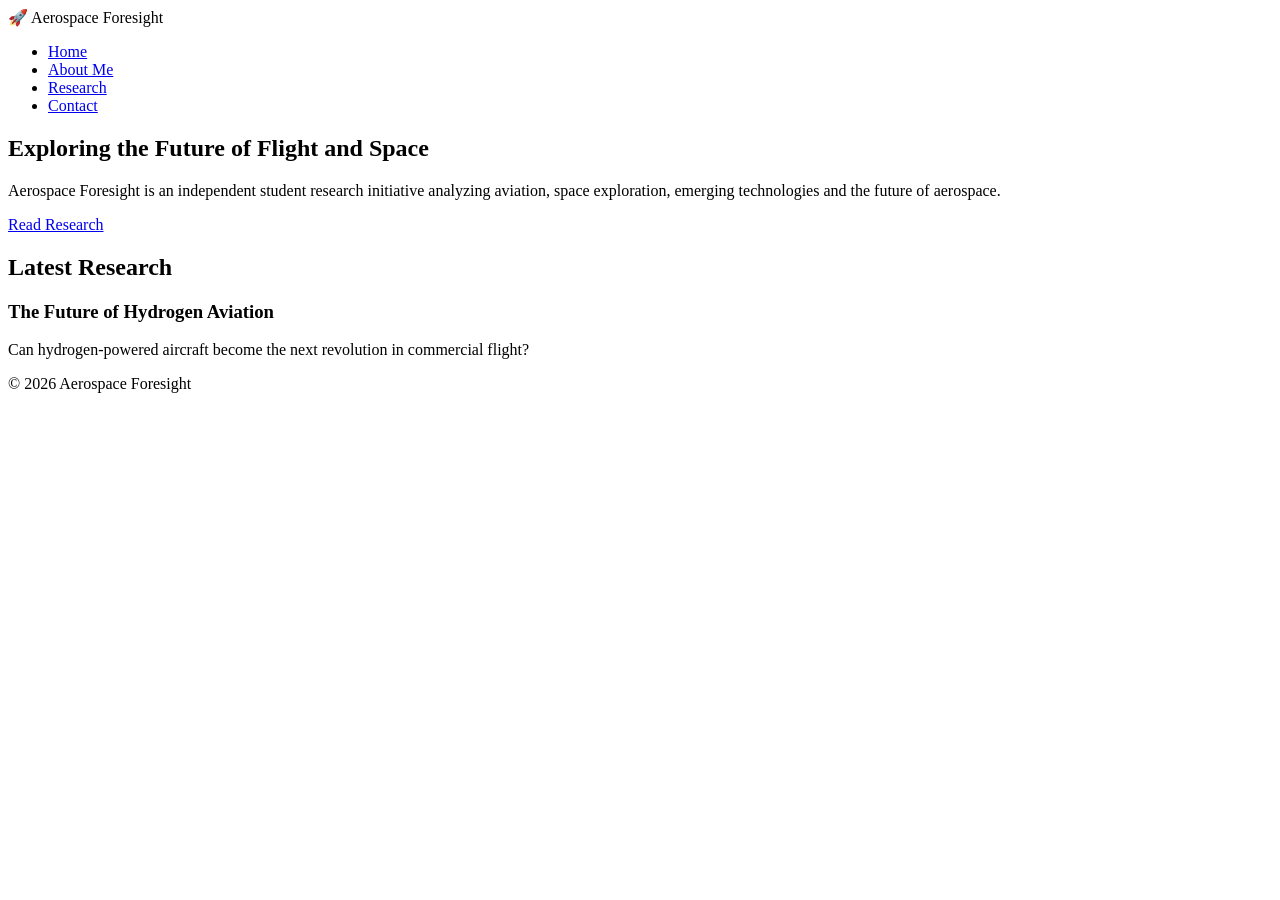
==== index.html @ 34c3513c "Create index.html" ====
<!DOCTYPE html>
<html lang="en">
<head>
    <meta charset="UTF-8">
    <meta name="viewport" content="width=device-width, initial-scale=1.0">
    <title>Aerospace Foresight</title>
    <link rel="stylesheet" href="css/style.css">
</head>
<body>
<header>
    <nav>
        <div class="logo">🚀 Aerospace Foresight</div>
    <ul class="nav-links">
        <li><a href="index.html">Home</a></li>
        <li><a href="about.html">About Me</a></li>
        <li><a href="research.html">Research</a></li>
        <li><a href="contact.html">Contact</a></li>
    </ul>
</nav>
</header>
<section class="hero">
<div class="hero-content">
    <h1>Exploring the Future of Flight and Space</h1>
    <p>
        Aerospace Foresight is an independent student research
        initiative analyzing aviation, space exploration,
        emerging technologies and the future of aerospace.
    </p>
    <a href="research.html" class="btn">
        Read Research
    </a>
</div>
</section>
<section class="featured">
<h2>Latest Research</h2>
<div class="card">
    <h3>The Future of Hydrogen Aviation</h3>
    <p>
        Can hydrogen-powered aircraft become the next revolution
        in commercial flight?
    </p>
</div>
</section>
<footer>
    <p>© 2026 Aerospace Foresight</p>
</footer>
<script src="js/script.js"></script>
</body>
</html>
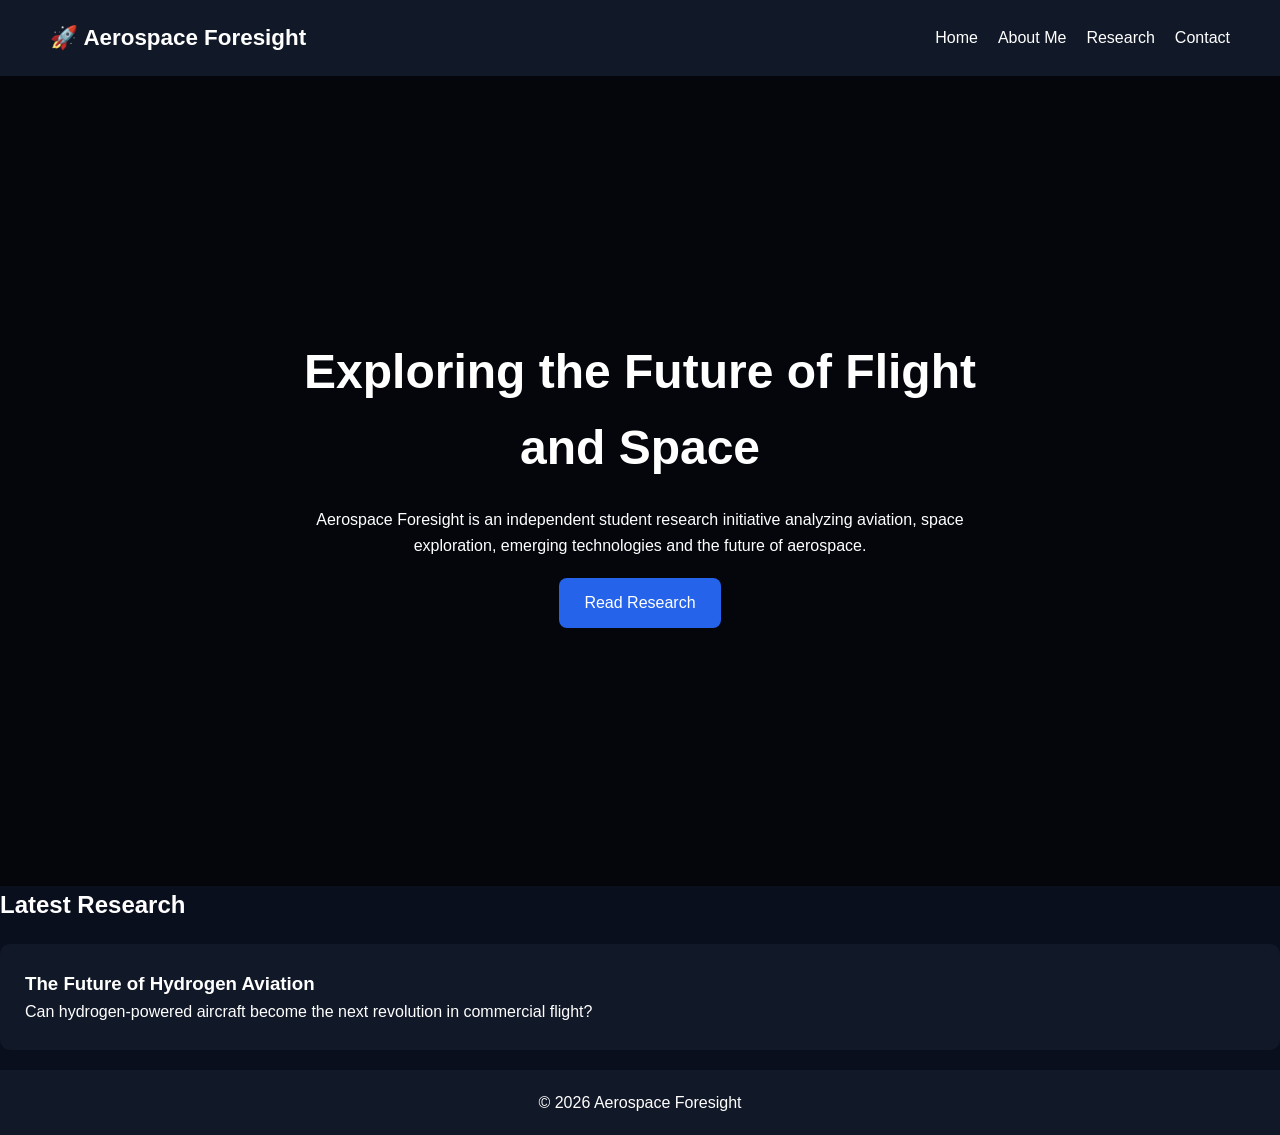
==== commit 80acf5ad: "Fix stylesheet link in index.html" ====
--- a/index.html
+++ b/index.html
@@ -4,7 +4,7 @@
     <meta charset="UTF-8">
     <meta name="viewport" content="width=device-width, initial-scale=1.0">
     <title>Aerospace Foresight</title>
-    <link rel="stylesheet" href="css/style.css">
+    <link rel="stylesheet" href="style.css">
 </head>
 <body>
 <header>
--- a/style.css
+++ b/style.css
@@ -0,0 +1,85 @@
+*{
+margin:0;
+padding:0;
+box-sizing:border-box;
+font-family:Arial, sans-serif;
+}
+
+body{
+background:#0a0f1e;
+color:white;
+line-height:1.6;
+}
+
+nav{
+display:flex;
+justify-content:space-between;
+align-items:center;
+padding:20px 50px;
+background:#111827;
+}
+
+.logo{
+font-size:1.4rem;
+font-weight:bold;
+}
+
+.nav-links{
+display:flex;
+gap:20px;
+list-style:none;
+}
+
+.nav-links a{
+color:white;
+text-decoration:none;
+}
+
+.hero{
+height:90vh;
+display:flex;
+justify-content:center;
+align-items:center;
+text-align:center;
+padding:20px;
+background:
+linear-gradient(rgba(0,0,0,0.6), rgba(0,0,0,0.6));
+}
+
+.hero-content{
+max-width:700px;
+}
+
+.hero h1{
+font-size:3rem;
+margin-bottom:20px;
+}
+
+.btn{
+display:inline-block;
+padding:12px 25px;
+background:#2563eb;
+color:white;
+text-decoration:none;
+border-radius:8px;
+margin-top:20px;
+}
+
+.content{
+max-width:1000px;
+margin:auto;
+padding:60px 20px;
+}
+
+.card{
+background:#111827;
+padding:25px;
+border-radius:10px;
+margin:20px 0;
+}
+
+footer{
+text-align:center;
+padding:20px;
+background:#111827;
+}
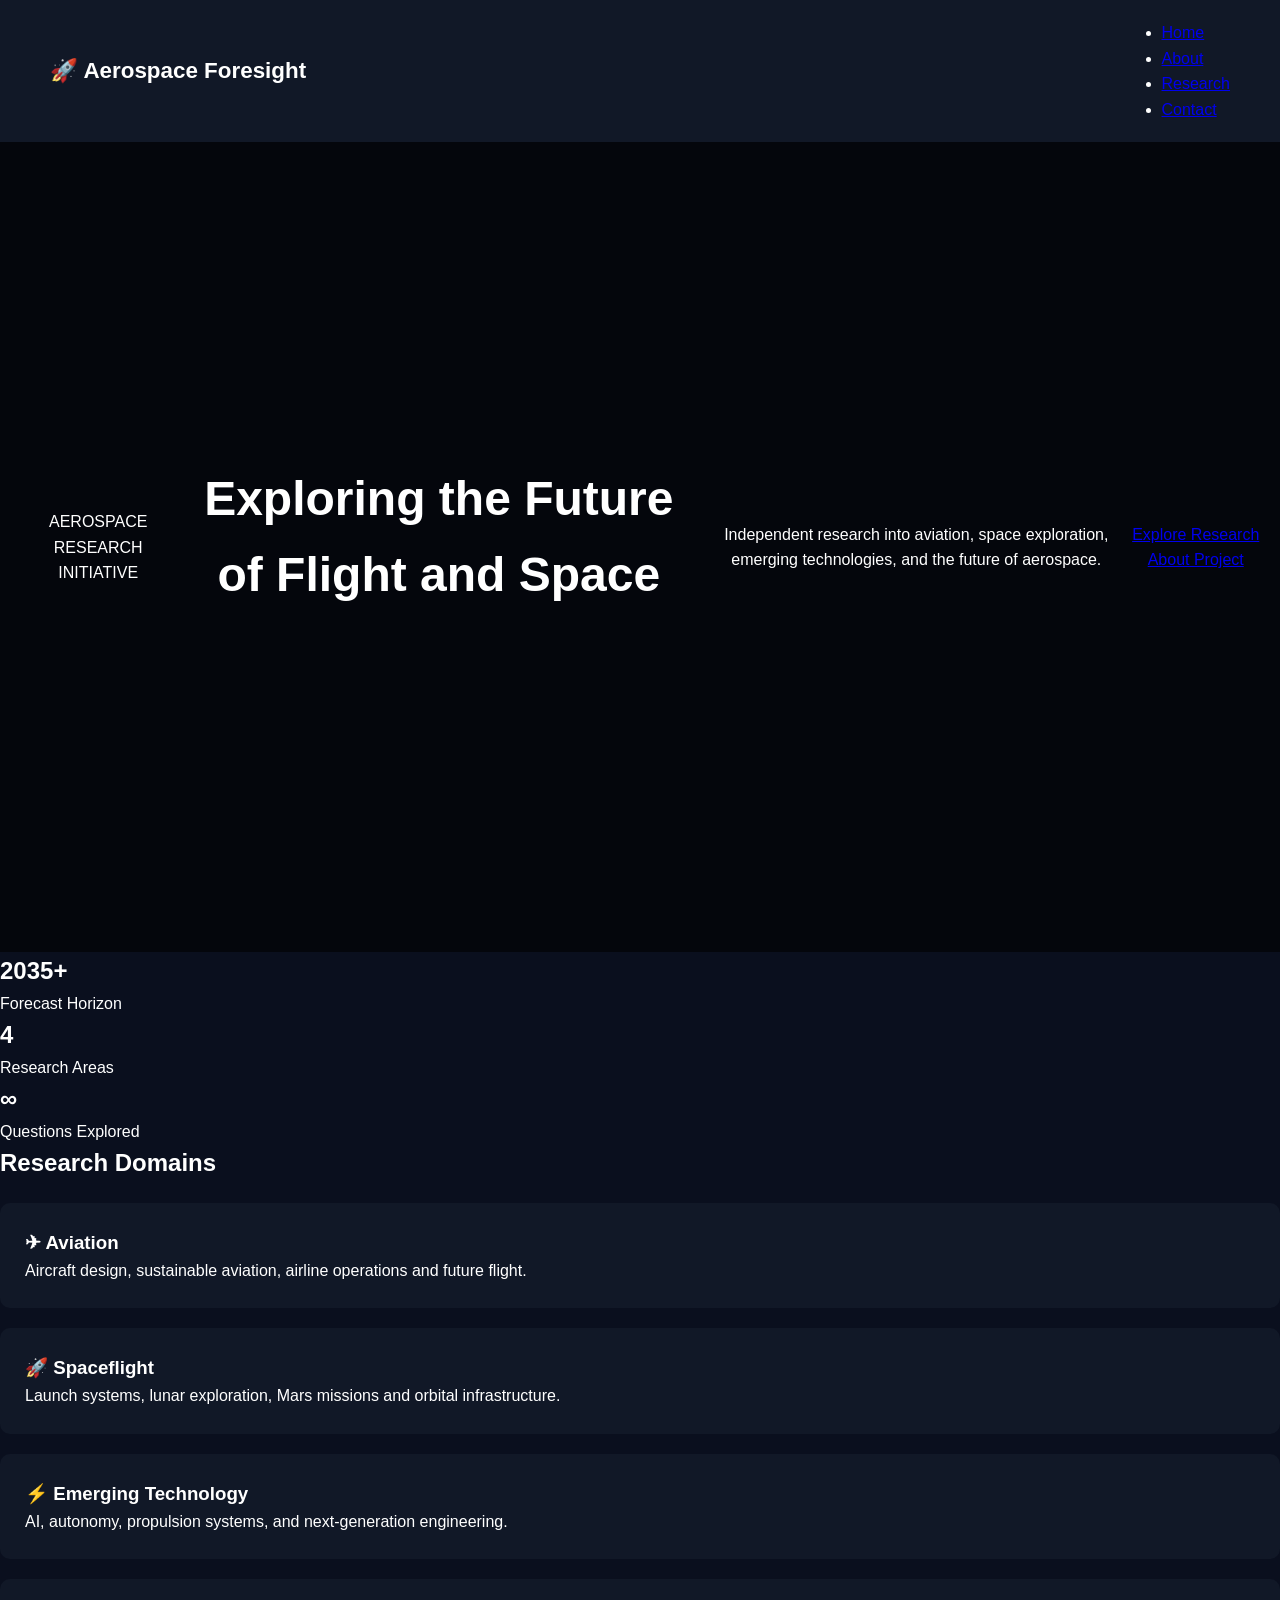
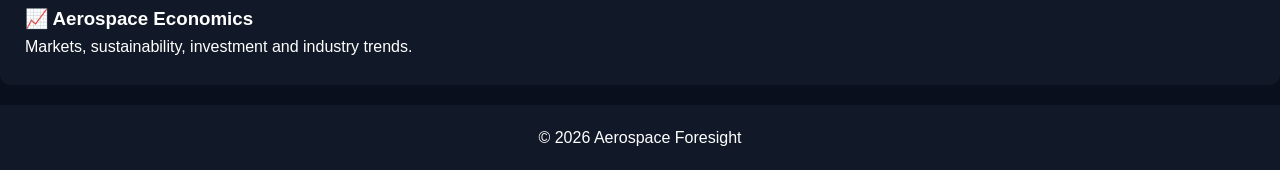
==== commit fa9926f0: "Refactor index.html structure and content" ====
--- a/index.html
+++ b/index.html
@@ -4,46 +4,90 @@
     <meta charset="UTF-8">
     <meta name="viewport" content="width=device-width, initial-scale=1.0">
     <title>Aerospace Foresight</title>
-    <link rel="stylesheet" href="style.css">
+<link rel="stylesheet" href="style.css">
+<link rel="preconnect" href="https://fonts.googleapis.com">
+<link rel="preconnect" href="https://fonts.gstatic.com" crossorigin>
+<link href="https://fonts.googleapis.com/css2?family=Space+Grotesk:wght@300;400;500;700&display=swap" rel="stylesheet">
 </head>
 <body>
-<header>
-    <nav>
-        <div class="logo">🚀 Aerospace Foresight</div>
-    <ul class="nav-links">
-        <li><a href="index.html">Home</a></li>
-        <li><a href="about.html">About Me</a></li>
-        <li><a href="research.html">Research</a></li>
-        <li><a href="contact.html">Contact</a></li>
-    </ul>
+<div class="stars"></div>
+<nav>
+    <div class="logo">🚀 Aerospace Foresight</div>
+<ul>
+    <li><a href="index.html">Home</a></li>
+    <li><a href="about.html">About</a></li>
+    <li><a href="research.html">Research</a></li>
+    <li><a href="contact.html">Contact</a></li>
+</ul>
 </nav>
-</header>
 <section class="hero">
-<div class="hero-content">
-    <h1>Exploring the Future of Flight and Space</h1>
-    <p>
-        Aerospace Foresight is an independent student research
-        initiative analyzing aviation, space exploration,
-        emerging technologies and the future of aerospace.
-    </p>
-    <a href="research.html" class="btn">
-        Read Research
+<p class="tag">AEROSPACE RESEARCH INITIATIVE</p>
+<h1>
+    Exploring the Future of
+    <span>Flight</span> and <span>Space</span>
+</h1>
+<p class="subtitle">
+    Independent research into aviation, space exploration,
+    emerging technologies, and the future of aerospace.
+</p>
+<div class="buttons">
+    <a href="research.html" class="primary">
+        Explore Research
+    </a>
+    <a href="about.html" class="secondary">
+        About Project
     </a>
 </div>
 </section>
-<section class="featured">
-<h2>Latest Research</h2>
-<div class="card">
-    <h3>The Future of Hydrogen Aviation</h3>
-    <p>
-        Can hydrogen-powered aircraft become the next revolution
-        in commercial flight?
-    </p>
+<section class="stats">
+<div class="stat">
+    <h2>2035+</h2>
+    <p>Forecast Horizon</p>
+</div>
+<div class="stat">
+    <h2>4</h2>
+    <p>Research Areas</p>
+</div>
+<div class="stat">
+    <h2>∞</h2>
+    <p>Questions Explored</p>
+</div>
+</section>
+<section class="research-preview">
+<h2>Research Domains</h2>
+<div class="grid">
+    <div class="card">
+        <h3>✈ Aviation</h3>
+        <p>
+            Aircraft design, sustainable aviation,
+            airline operations and future flight.
+        </p>
+    </div>
+    <div class="card">
+        <h3>🚀 Spaceflight</h3>
+        <p>
+            Launch systems, lunar exploration,
+            Mars missions and orbital infrastructure.
+        </p>
+    </div>
+    <div class="card">
+        <h3>⚡ Emerging Technology</h3>
+        <p>
+            AI, autonomy, propulsion systems,
+            and next-generation engineering.
+        </p>
+    </div>
+    <div class="card">
+        <h3>📈 Aerospace Economics</h3>
+        <p>
+            Markets, sustainability,
+            investment and industry trends.
+        </p>
+    </div>
 </div>
 </section>
 <footer>
     <p>© 2026 Aerospace Foresight</p>
 </footer>
-<script src="js/script.js"></script>
 </body>
 </html>
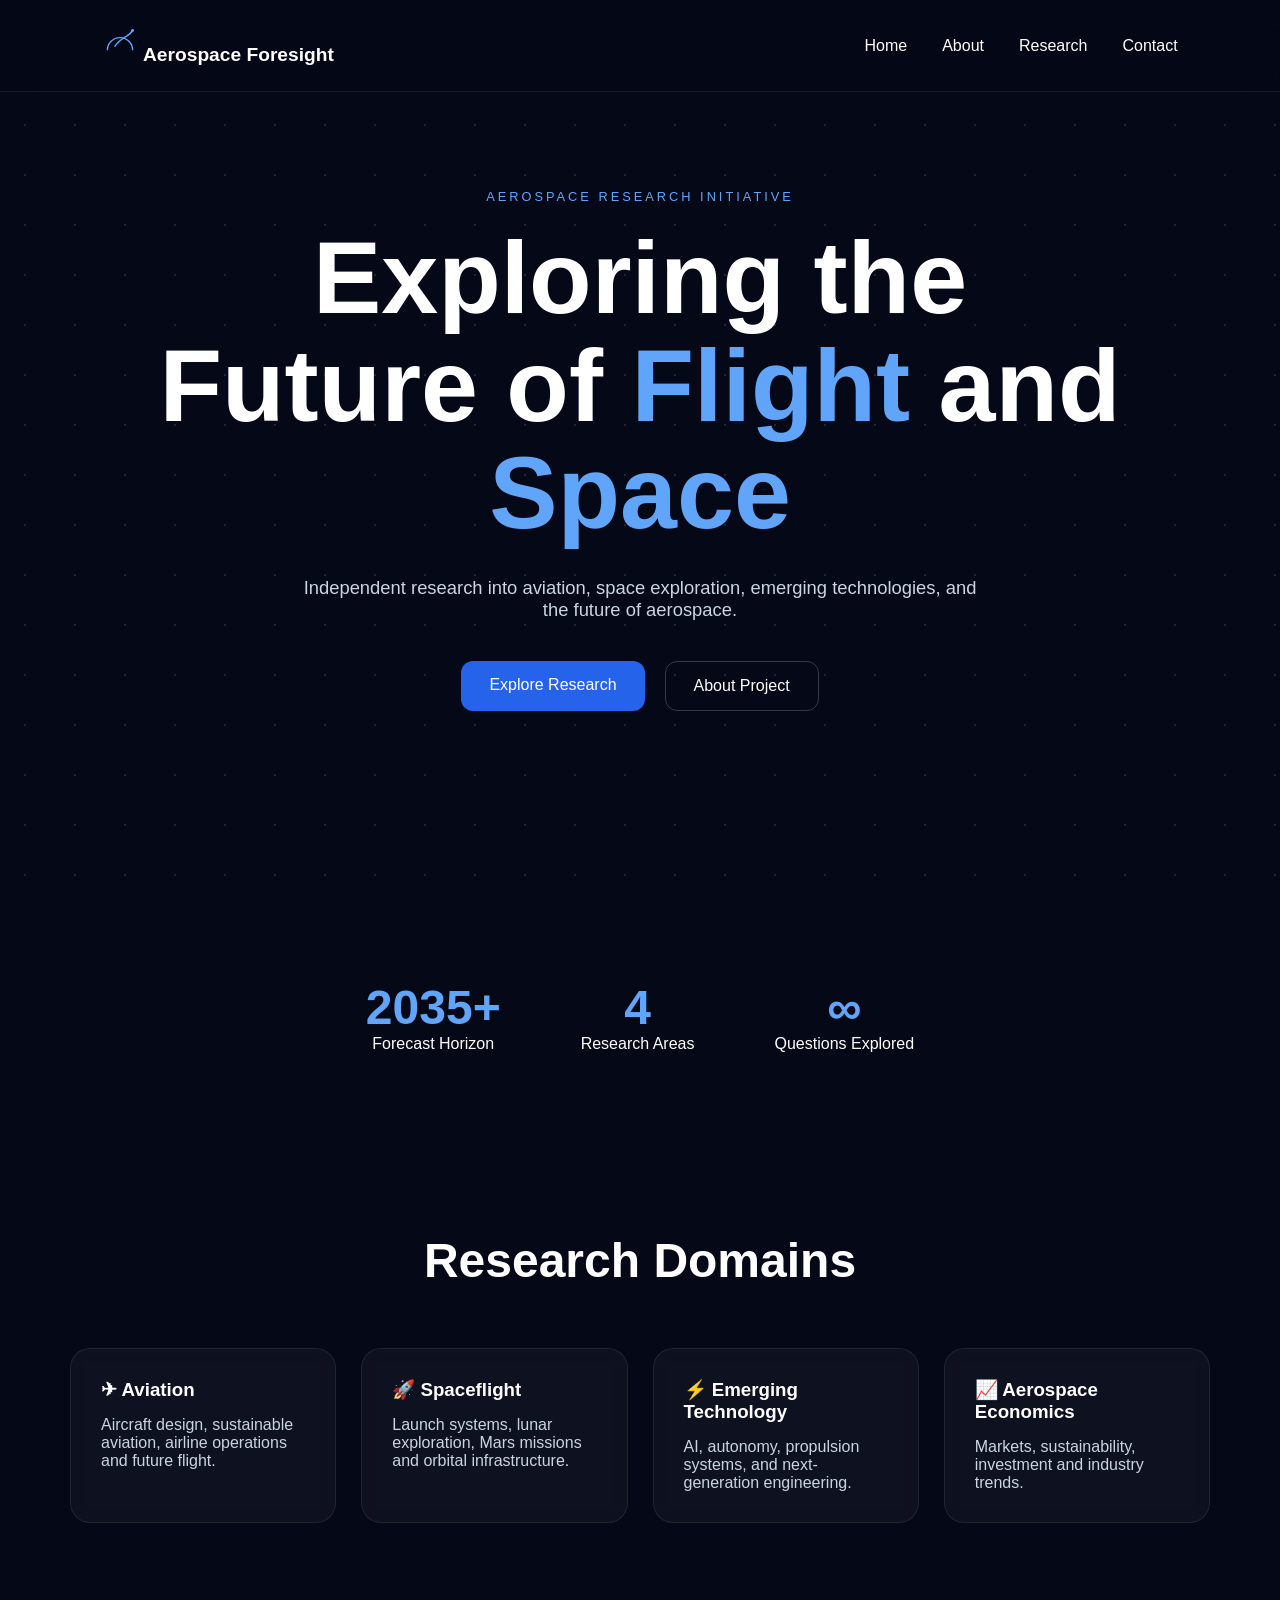
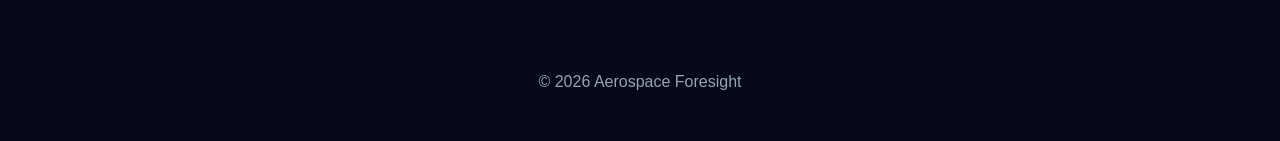
==== commit cb4d885c: "Add logo SVG to navigation bar" ====
--- a/index.html
+++ b/index.html
@@ -12,7 +12,22 @@
 <body>
 <div class="stars"></div>
 <nav>
-    <div class="logo">🚀 Aerospace Foresight</div>
+    <div class="logo">
+    <svg width="36" height="36" viewBox="0 0 100 100" fill="none">
+        <path d="M15 70 A35 35 0 0 1 85 70"
+              stroke="#60A5FA"
+              stroke-width="4"/>
+
+        <path d="M35 60 C55 30, 75 35, 85 15"
+              stroke="#60A5FA"
+              stroke-width="4"
+              fill="none"/>
+
+        <circle cx="85" cy="15" r="4" fill="#60A5FA"/>
+    </svg>
+
+    <span>Aerospace Foresight</span>
+    </div>
 <ul>
     <li><a href="index.html">Home</a></li>
     <li><a href="about.html">About</a></li>
--- a/style.css
+++ b/style.css
@@ -2,84 +2,190 @@
 margin:0;
 padding:0;
 box-sizing:border-box;
-font-family:Arial, sans-serif;
 }
 
 body{
-background:#0a0f1e;
+font-family:'Space Grotesk',sans-serif;
+background:#050816;
 color:white;
-line-height:1.6;
+overflow-x:hidden;
+}
+
+.stars{
+position:fixed;
+inset:0;
+background-image:
+radial-gradient(white 1px, transparent 1px);
+background-size:50px 50px;
+opacity:0.12;
+z-index:-1;
 }
 
 nav{
+position:fixed;
+top:0;
+width:100%;
 display:flex;
 justify-content:space-between;
 align-items:center;
-padding:20px 50px;
-background:#111827;
+padding:25px 8%;
+backdrop-filter:blur(20px);
+background:rgba(5,8,22,0.7);
+border-bottom:1px solid rgba(255,255,255,0.08);
+}
+
+nav ul{
+display:flex;
+gap:35px;
+list-style:none;
+}
+
+nav a{
+text-decoration:none;
+color:white;
+transition:0.3s;
+}
+
+nav a:hover{
+color:#60a5fa;
 }
 
 .logo{
-font-size:1.4rem;
-font-weight:bold;
-}
-
-.nav-links{
-display:flex;
-gap:20px;
-list-style:none;
-}
-
-.nav-links a{
-color:white;
-text-decoration:none;
+font-weight:700;
+font-size:1.2rem;
 }
 
 .hero{
-height:90vh;
+min-height:100vh;
 display:flex;
+flex-direction:column;
 justify-content:center;
 align-items:center;
 text-align:center;
-padding:20px;
-background:
-linear-gradient(rgba(0,0,0,0.6), rgba(0,0,0,0.6));
+padding:0 20px;
 }
 
-.hero-content{
-max-width:700px;
+.tag{
+color:#60a5fa;
+letter-spacing:3px;
+font-size:0.8rem;
+margin-bottom:20px;
 }
 
 .hero h1{
-font-size:3rem;
-margin-bottom:20px;
+font-size:clamp(3rem,8vw,6.5rem);
+max-width:1000px;
+line-height:1.05;
 }
 
-.btn{
-display:inline-block;
-padding:12px 25px;
+.hero span{
+color:#60a5fa;
+}
+
+.subtitle{
+margin-top:30px;
+max-width:700px;
+font-size:1.15rem;
+color:#cbd5e1;
+}
+
+.buttons{
+margin-top:40px;
+display:flex;
+gap:20px;
+flex-wrap:wrap;
+}
+
+.primary{
 background:#2563eb;
 color:white;
 text-decoration:none;
-border-radius:8px;
-margin-top:20px;
+padding:15px 28px;
+border-radius:12px;
 }
 
-.content{
-max-width:1000px;
+.secondary{
+border:1px solid rgba(255,255,255,0.2);
+color:white;
+text-decoration:none;
+padding:15px 28px;
+border-radius:12px;
+}
+
+.stats{
+display:flex;
+justify-content:center;
+gap:80px;
+flex-wrap:wrap;
+padding:80px 20px;
+}
+
+.stat{
+text-align:center;
+}
+
+.stat h2{
+font-size:3rem;
+color:#60a5fa;
+}
+
+.research-preview{
+max-width:1200px;
 margin:auto;
-padding:60px 20px;
+padding:100px 30px;
+}
+
+.research-preview h2{
+text-align:center;
+font-size:3rem;
+margin-bottom:60px;
+}
+
+.grid{
+display:grid;
+grid-template-columns:repeat(auto-fit,minmax(250px,1fr));
+gap:25px;
 }
 
 .card{
-background:#111827;
-padding:25px;
-border-radius:10px;
-margin:20px 0;
+background:rgba(255,255,255,0.04);
+border:1px solid rgba(255,255,255,0.08);
+backdrop-filter:blur(10px);
+border-radius:20px;
+padding:30px;
+transition:0.3s;
+}
+
+.card:hover{
+transform:translateY(-8px);
+border-color:#60a5fa;
+}
+
+.card h3{
+margin-bottom:15px;
+}
+
+.card p{
+color:#cbd5e1;
 }
 
 footer{
 text-align:center;
-padding:20px;
-background:#111827;
+padding:50px;
+color:#94a3b8;
 }
+
+@media(max-width:768px){
+
+nav{
+    flex-direction:column;
+    gap:15px;
+}
+nav ul{
+    gap:20px;
+}
+.stats{
+    gap:40px;
+}
+
+}
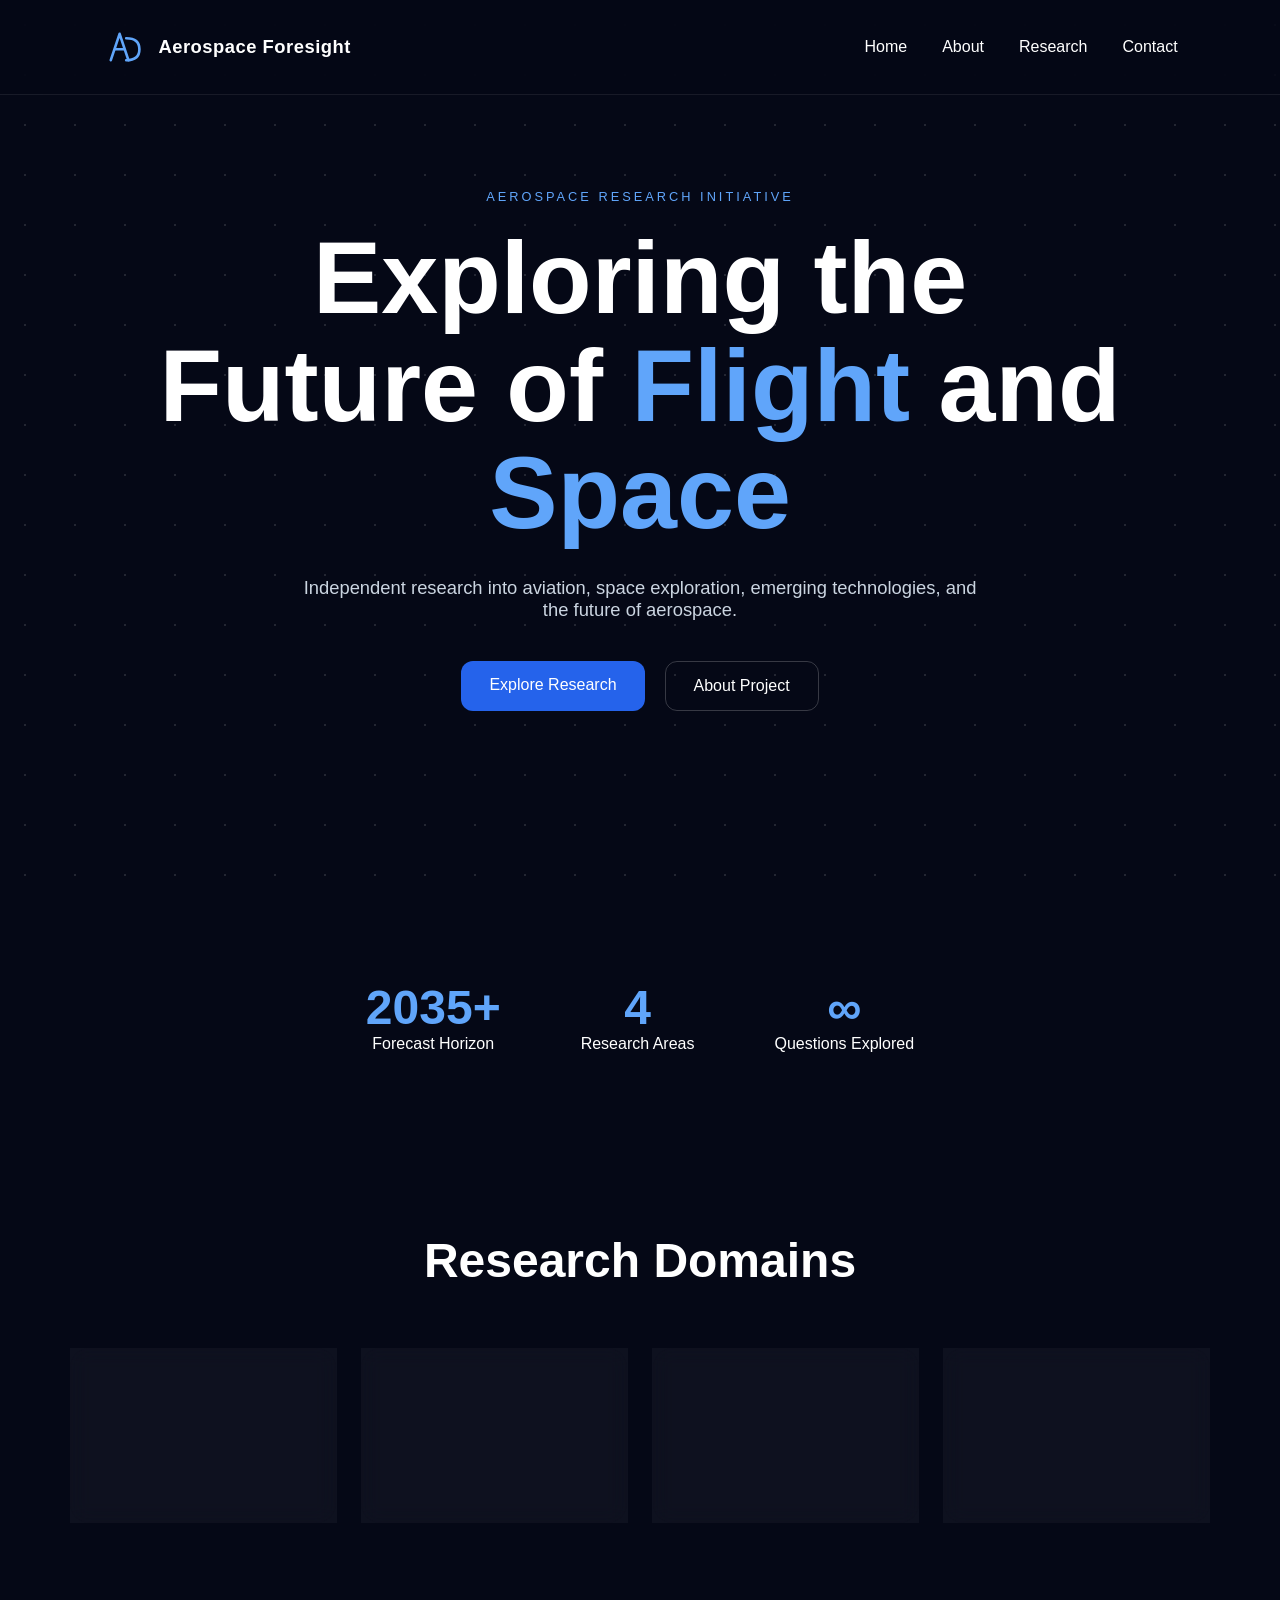
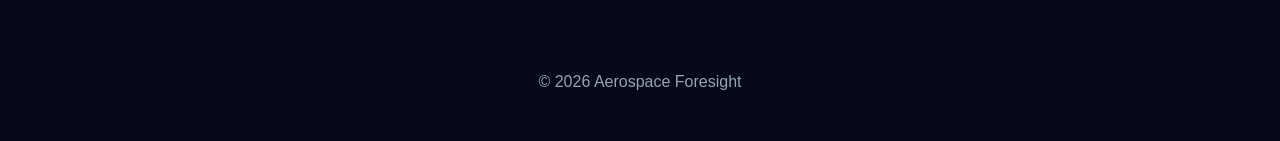
==== commit d85522b0: "Update SVG logo and add new paths" ====
--- a/index.html
+++ b/index.html
@@ -13,19 +13,34 @@
 <div class="stars"></div>
 <nav>
     <div class="logo">
-    <svg width="36" height="36" viewBox="0 0 100 100" fill="none">
-        <path d="M15 70 A35 35 0 0 1 85 70"
-              stroke="#60A5FA"
-              stroke-width="4"/>
+    <svg width="44" height="44" viewBox="0 0 100 100" fill="none">
 
-        <path d="M35 60 C55 30, 75 35, 85 15"
-              stroke="#60A5FA"
-              stroke-width="4"
-              fill="none"/>
+    <!-- A -->
+        <path
+            d="M20 80 L40 20 L60 80"
+            stroke="#60A5FA"
+            stroke-width="6"
+            stroke-linecap="round"
+            stroke-linejoin="round"
+        />
 
-        <circle cx="85" cy="15" r="4" fill="#60A5FA"/>
+        <path
+            d="M30 55 L50 55"
+            stroke="#60A5FA"
+            stroke-width="6"
+            stroke-linecap="round"
+        />
+
+    <!-- F Orbit -->
+        <path
+            d="M55 30 Q85 30 85 55 Q85 80 55 80"
+            stroke="#60A5FA"
+            stroke-width="6"
+            stroke-linecap="round"
+            fill="none"
+        />
+
     </svg>
-
     <span>Aerospace Foresight</span>
     </div>
 <ul>
--- a/style.css
+++ b/style.css
@@ -51,8 +51,16 @@
 }
 
 .logo{
-font-weight:700;
-font-size:1.2rem;
+    display:flex;
+    align-items:center;
+    gap:12px;
+    font-size:1.15rem;
+    font-weight:700;
+    letter-spacing:0.5px;
+}
+
+.logo svg{
+    flex-shrink:0;
 }
 
 .hero{
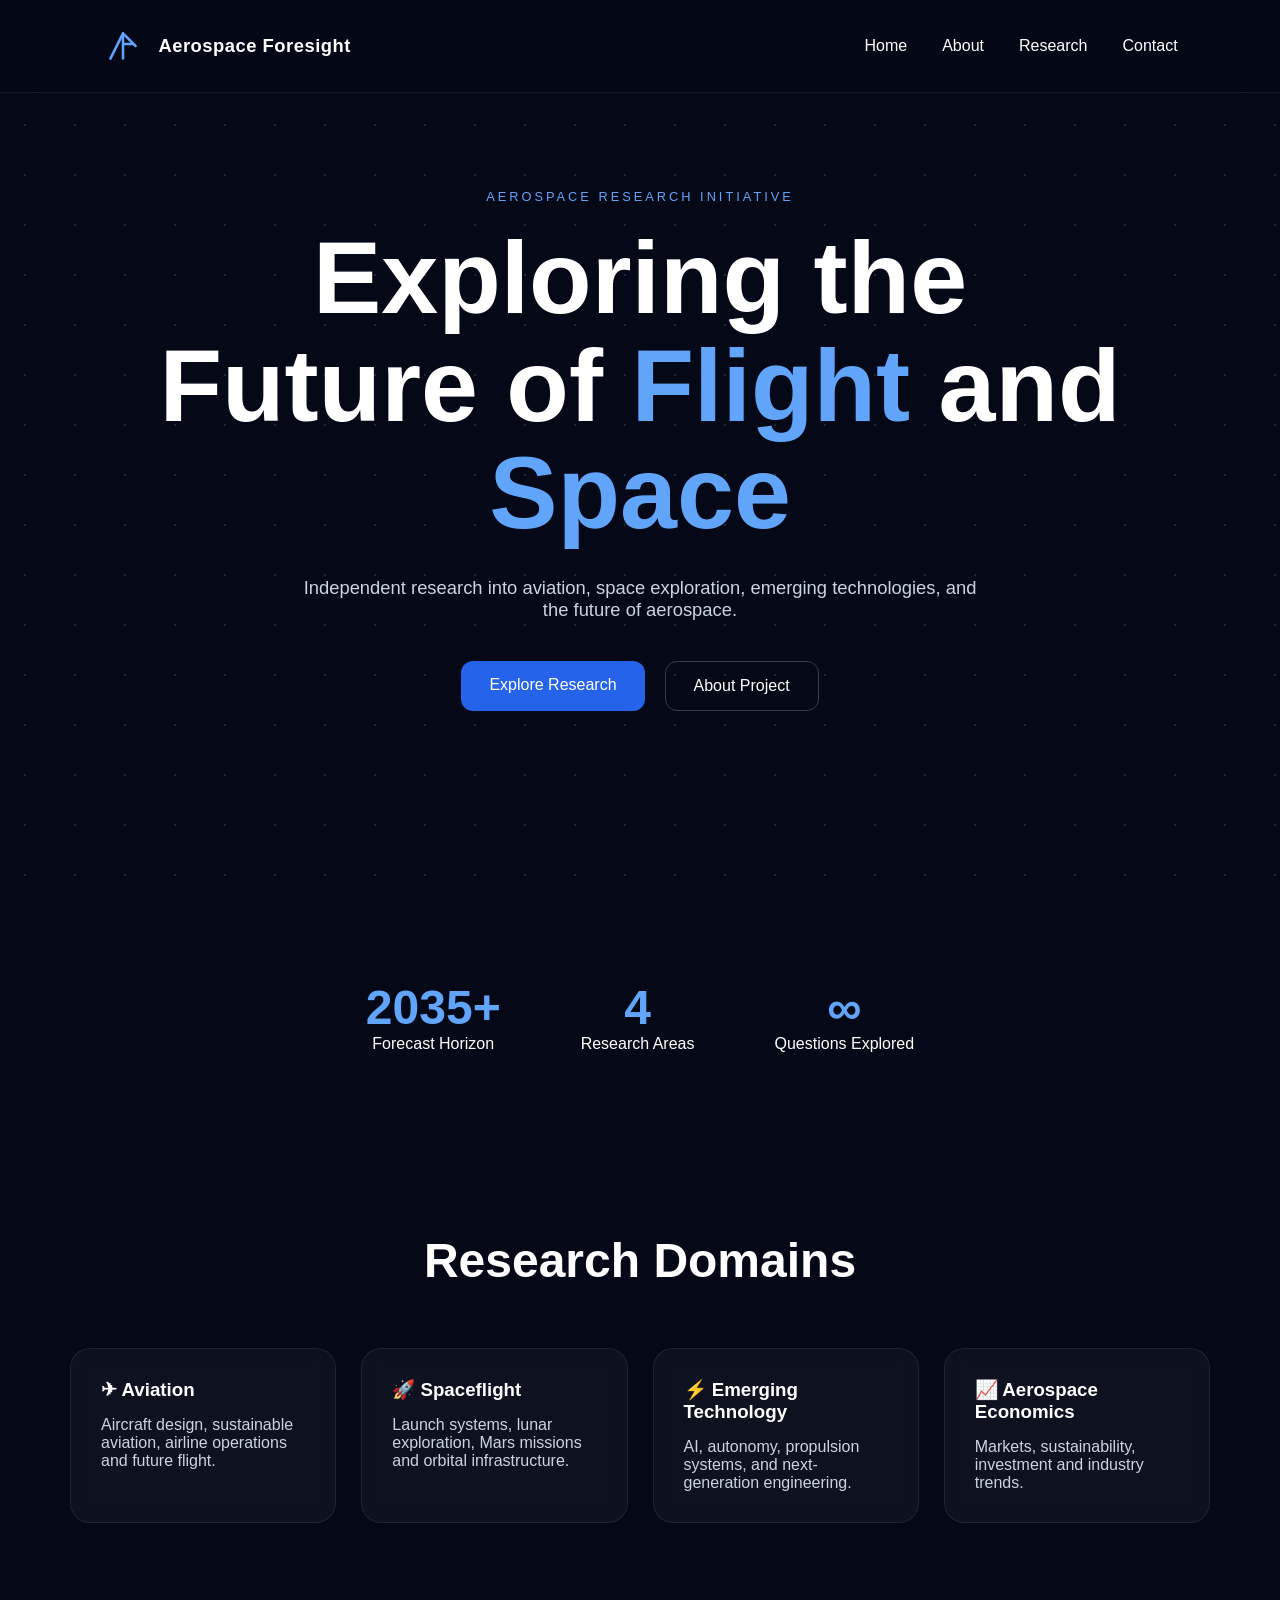
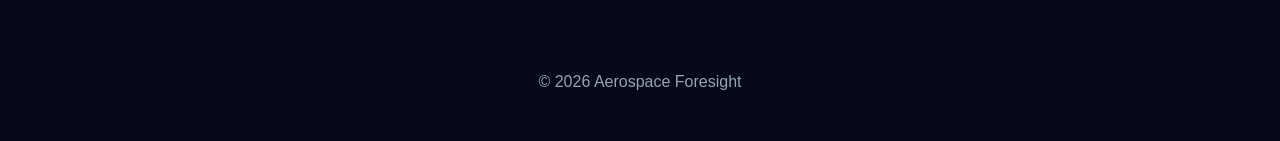
==== commit 654889c7: "Refactor logo SVG and update path elements" ====
--- a/index.html
+++ b/index.html
@@ -12,37 +12,37 @@
 <body>
 <div class="stars"></div>
 <nav>
-    <div class="logo">
-    <svg width="44" height="44" viewBox="0 0 100 100" fill="none">
+<div class="logo">
+<svg width="42" height="42" viewBox="0 0 100 100" fill="none">
 
-    <!-- A -->
-        <path
-            d="M20 80 L40 20 L60 80"
-            stroke="#60A5FA"
-            stroke-width="6"
-            stroke-linecap="round"
-            stroke-linejoin="round"
-        />
+    <!-- Main Vector Shape -->
+    <path
+        d="M20 80 L50 20 L80 50"
+        stroke="#60A5FA"
+        stroke-width="6"
+        stroke-linecap="round"
+        stroke-linejoin="round"
+    />
 
-        <path
-            d="M30 55 L50 55"
-            stroke="#60A5FA"
-            stroke-width="6"
-            stroke-linecap="round"
-        />
+    <!-- Hidden F -->
+    <path
+        d="M50 20 L50 80"
+        stroke="#60A5FA"
+        stroke-width="6"
+        stroke-linecap="round"
+    />
 
-    <!-- F Orbit -->
-        <path
-            d="M55 30 Q85 30 85 55 Q85 80 55 80"
-            stroke="#60A5FA"
-            stroke-width="6"
-            stroke-linecap="round"
-            fill="none"
-        />
+    <path
+        d="M50 45 L72 45"
+        stroke="#60A5FA"
+        stroke-width="6"
+        stroke-linecap="round"
+    />
 
-    </svg>
-    <span>Aerospace Foresight</span>
-    </div>
+</svg>
+<span>Aerospace Foresight</span>
+
+</div>
 <ul>
     <li><a href="index.html">Home</a></li>
     <li><a href="about.html">About</a></li>
--- a/style.css
+++ b/style.css
@@ -53,7 +53,7 @@
 .logo{
     display:flex;
     align-items:center;
-    gap:12px;
+    gap:14px;
     font-size:1.15rem;
     font-weight:700;
     letter-spacing:0.5px;
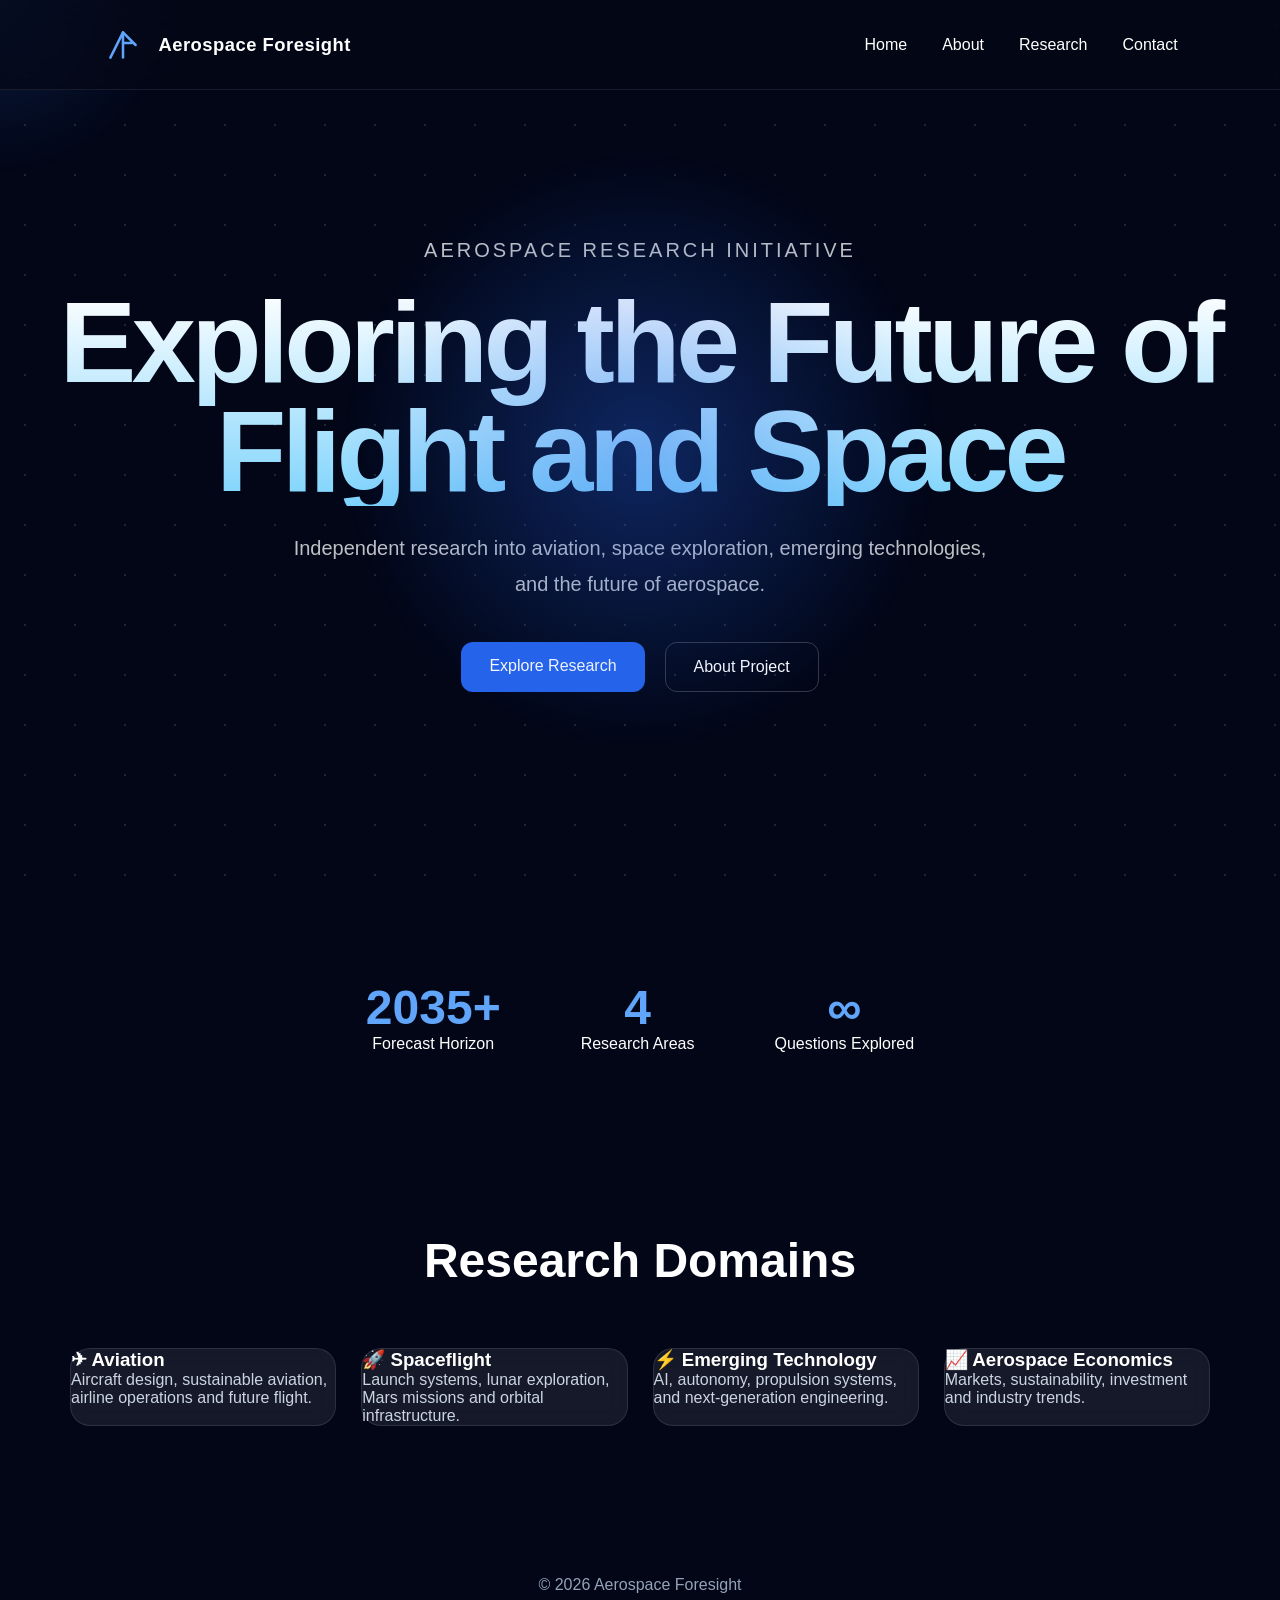
==== commit 2e4094a6: "Add cursor glow and stars divs to index.html" ====
--- a/index.html
+++ b/index.html
@@ -10,6 +10,7 @@
 <link href="https://fonts.googleapis.com/css2?family=Space+Grotesk:wght@300;400;500;700&display=swap" rel="stylesheet">
 </head>
 <body>
+<div class="cursor-glow"></div>
 <div class="stars"></div>
 <nav>
 <div class="logo">
--- a/style.css
+++ b/style.css
@@ -1,15 +1,66 @@
 *{
-margin:0;
-padding:0;
-box-sizing:border-box;
+    margin:0;
+    padding:0;
+    box-sizing:border-box;
+}
+
+html{
+    scroll-behavior:smooth;
 }
 
 body{
-font-family:'Space Grotesk',sans-serif;
-background:#050816;
-color:white;
-overflow-x:hidden;
-}
+    font-family:'Inter', sans-serif;
+    background:#020617;
+    color:white;
+}
+
+header{
+    position:fixed;
+    top:20px;
+    left:50%;
+    transform:translateX(-50%);
+
+    width:90%;
+    max-width:1300px;
+
+    background:rgba(10,15,35,.55);
+    backdrop-filter:blur(18px);
+
+    border:1px solid rgba(255,255,255,.08);
+    border-radius:18px;
+
+    z-index:999;
+}
+
+
+.cursor-glow{
+    position:fixed;
+
+    width:350px;
+    height:350px;
+
+    border-radius:50%;
+
+    background:radial-gradient(circle,
+        rgba(59,130,246,.18),
+        transparent 70%);
+
+    pointer-events:none;
+
+    transform:translate(-50%,-50%);
+    transition:.05s;
+
+    z-index:-1;
+}
+
+:root{
+    --space:#020617;
+    --blue:#2563eb;
+    --cyan:#38bdf8;
+    --glass:rgba(255,255,255,0.08);
+    --text:#e2e8f0;
+}
+
 
 .stars{
 position:fixed;
@@ -18,7 +69,13 @@
 radial-gradient(white 1px, transparent 1px);
 background-size:50px 50px;
 opacity:0.12;
-z-index:-1;
+z-index:0;
+}
+
+.hero,
+section{
+position:relative;
+z-index:1;
 }
 
 nav{
@@ -29,9 +86,15 @@
 justify-content:space-between;
 align-items:center;
 padding:25px 8%;
+
 backdrop-filter:blur(20px);
+-webkit-backdrop-filter:blur(20px);
+
 background:rgba(5,8,22,0.7);
+
 border-bottom:1px solid rgba(255,255,255,0.08);
+
+z-index:1000;
 }
 
 nav ul{
@@ -61,16 +124,269 @@
 
 .logo svg{
     flex-shrink:0;
+    transition:0.3s ease;
+}
+
+.logo:hover svg{
+    transform:translateY(-2px);
 }
 
 .hero{
-min-height:100vh;
-display:flex;
-flex-direction:column;
-justify-content:center;
-align-items:center;
-text-align:center;
-padding:0 20px;
+    min-height:100vh;
+    display:flex;
+    flex-direction:column;
+    justify-content:center;
+    align-items:center;
+    text-align:center;
+    padding:0 40px;
+
+    position:relative;
+    overflow:hidden;
+}
+
+.hero::before{
+    content:"";
+
+    position:absolute;
+
+    width:600px;
+    height:600px;
+
+    background:radial-gradient(
+        circle,
+        rgba(37,99,235,0.35),
+        transparent 70%
+    );
+
+    top:50%;
+    left:50%;
+
+    transform:translate(-50%,-50%);
+
+    z-index:0;
+}
+
+/* ---------- ABOUT HERO ---------- */
+
+.about-hero{
+
+    min-height:60vh;
+
+    display:flex;
+    flex-direction:column;
+    justify-content:center;
+    align-items:center;
+
+    text-align:center;
+
+    padding:120px 30px 80px;
+
+}
+
+.about-hero h1{
+
+    font-size:clamp(3rem,7vw,6rem);
+
+    line-height:1.05;
+
+    margin-top:20px;
+
+    background:linear-gradient(
+        to bottom,
+        #ffffff,
+        #7dd3fc
+    );
+
+    -webkit-background-clip:text;
+    -webkit-text-fill-color:transparent;
+
+}
+
+.about-subtitle{
+
+    margin-top:30px;
+
+    font-size:1.25rem;
+
+    color:rgba(255,255,255,0.75);
+
+}
+
+/* ---------- Divider ---------- */
+
+.section-divider{
+
+    width:140px;
+    height:2px;
+
+    margin:0 auto;
+
+    background:linear-gradient(
+        90deg,
+        transparent,
+        #2563eb,
+        transparent
+    );
+
+}
+
+/* ---------- Mission ---------- */
+
+.mission{
+
+    padding:100px 30px;
+
+}
+
+.mission-container{
+
+    max-width:900px;
+
+    margin:auto;
+
+    text-align:center;
+
+}
+
+.mission-tag{
+
+    color:#60a5fa;
+
+    letter-spacing:4px;
+
+    font-size:0.85rem;
+
+    font-weight:700;
+
+    margin-bottom:20px;
+
+}
+
+.mission h2{
+
+    font-size:clamp(2rem,5vw,3.2rem);
+
+    line-height:1.2;
+
+    margin-bottom:30px;
+
+}
+
+.mission-text{
+
+    color:rgba(255,255,255,0.78);
+
+    line-height:2;
+
+    font-size:1.15rem;
+
+}
+
+.hero-content{
+    animation:fadeUp 1s ease;
+    z-index:2;
+    position:relative;
+}
+
+/* ---------- PROFILE ---------- */
+
+.profile{
+
+    padding:100px 30px;
+
+}
+
+.profile-container{
+
+    max-width:1200px;
+
+    margin:auto;
+
+    display:grid;
+
+    grid-template-columns:repeat(auto-fit,minmax(350px,1fr));
+
+    gap:35px;
+
+}
+
+.profile-card{
+
+    background:var(--glass);
+
+    border:1px solid rgba(255,255,255,0.08);
+
+    border-radius:20px;
+
+    backdrop-filter:blur(12px);
+
+    padding:35px;
+
+    transition:0.3s ease;
+
+}
+
+.profile-card:hover{
+
+    transform:translateY(-8px);
+
+    box-shadow:0 20px 50px rgba(37,99,235,0.25);
+
+}
+
+.profile-card h2{
+
+    margin-bottom:30px;
+
+    color:#7dd3fc;
+
+}
+
+.profile-item{
+
+    margin-bottom:25px;
+
+}
+
+.profile-item span{
+
+    display:block;
+
+    font-size:0.85rem;
+
+    letter-spacing:2px;
+
+    text-transform:uppercase;
+
+    color:#94a3b8;
+
+    margin-bottom:8px;
+
+}
+
+.profile-item p{
+
+    font-size:1.05rem;
+
+    color:var(--text);
+
+    line-height:1.7;
+
+}
+
+
+@keyframes fadeUp{
+
+from{
+    opacity:0;
+    transform:translateY(30px);
+}
+
+to{
+    opacity:1;
+    transform:translateY(0);
+}
+
 }
 
 .tag{
@@ -81,20 +397,33 @@
 }
 
 .hero h1{
-font-size:clamp(3rem,8vw,6.5rem);
-max-width:1000px;
-line-height:1.05;
+    font-size:clamp(4rem,9vw,8rem);
+    font-weight:800;
+    line-height:0.95;
+    letter-spacing:-0.04em;
+
+    background:linear-gradient(
+        to bottom,
+        #ffffff,
+        #7dd3fc
+    );
+
+    -webkit-background-clip:text;
+    -webkit-text-fill-color:transparent;
 }
 
 .hero span{
 color:#60a5fa;
 }
 
-.subtitle{
-margin-top:30px;
-max-width:700px;
-font-size:1.15rem;
-color:#cbd5e1;
+.hero p{
+    max-width:700px;
+    margin-top:24px;
+
+    font-size:1.25rem;
+    line-height:1.8;
+
+    color:rgba(255,255,255,0.75);
 }
 
 .buttons{
@@ -120,6 +449,22 @@
 border-radius:12px;
 }
 
+.primary,
+.secondary{
+transition:0.3s ease;
+}
+
+
+.primary:hover{
+transform:translateY(-3px);
+box-shadow:0 15px 30px rgba(37,99,235,0.4);
+}
+
+
+.secondary:hover{
+background:rgba(255,255,255,0.1);
+}
+
 .stats{
 display:flex;
 justify-content:center;
@@ -156,25 +501,75 @@
 }
 
 .card{
-background:rgba(255,255,255,0.04);
-border:1px solid rgba(255,255,255,0.08);
-backdrop-filter:blur(10px);
+
+background:var(--glass);
+
+backdrop-filter:blur(12px);
+
+border:1px solid rgba(255,255,255,0.1);
+
 border-radius:20px;
-padding:30px;
+
 transition:0.3s;
-}
+
+}
+
 
 .card:hover{
+
 transform:translateY(-8px);
-border-color:#60a5fa;
-}
-
-.card h3{
-margin-bottom:15px;
+
+box-shadow:0 20px 50px rgba(37,99,235,0.25);
+
+}
+
+.card.active{
+    border-color:#60a5fa;
+
+    box-shadow:
+        0 0 30px rgba(96,165,250,0.25),
+        0 0 80px rgba(96,165,250,0.15);
+
+    transform:translateY(-4px);
+}
+
+.card h2{
+    display:flex;
+    justify-content:space-between;
+    align-items:center;
+}
+
+.arrow{
+    transition:0.3s ease;
+    font-size:0.8em;
+}
+
+.card.active .arrow{
+    transform:rotate(180deg);
 }
 
 .card p{
 color:#cbd5e1;
+}
+
+.card-content{
+    max-height:0;
+    overflow:hidden;
+
+    opacity:0;
+
+    transition:
+        max-height 0.4s ease,
+        opacity 0.3s ease;
+
+    margin-top:0;
+}
+
+.card.active .card-content{
+    max-height:300px;
+    opacity:1;
+
+    margin-top:15px;
 }
 
 footer{
@@ -197,3 +592,17 @@
 }
 
 }
+
+nav{
+height:90px;
+}
+
+
+.content{
+    padding-top:120px;
+}
+
+.page-title{
+    margin-top:0;
+    margin-bottom:50px;
+}
